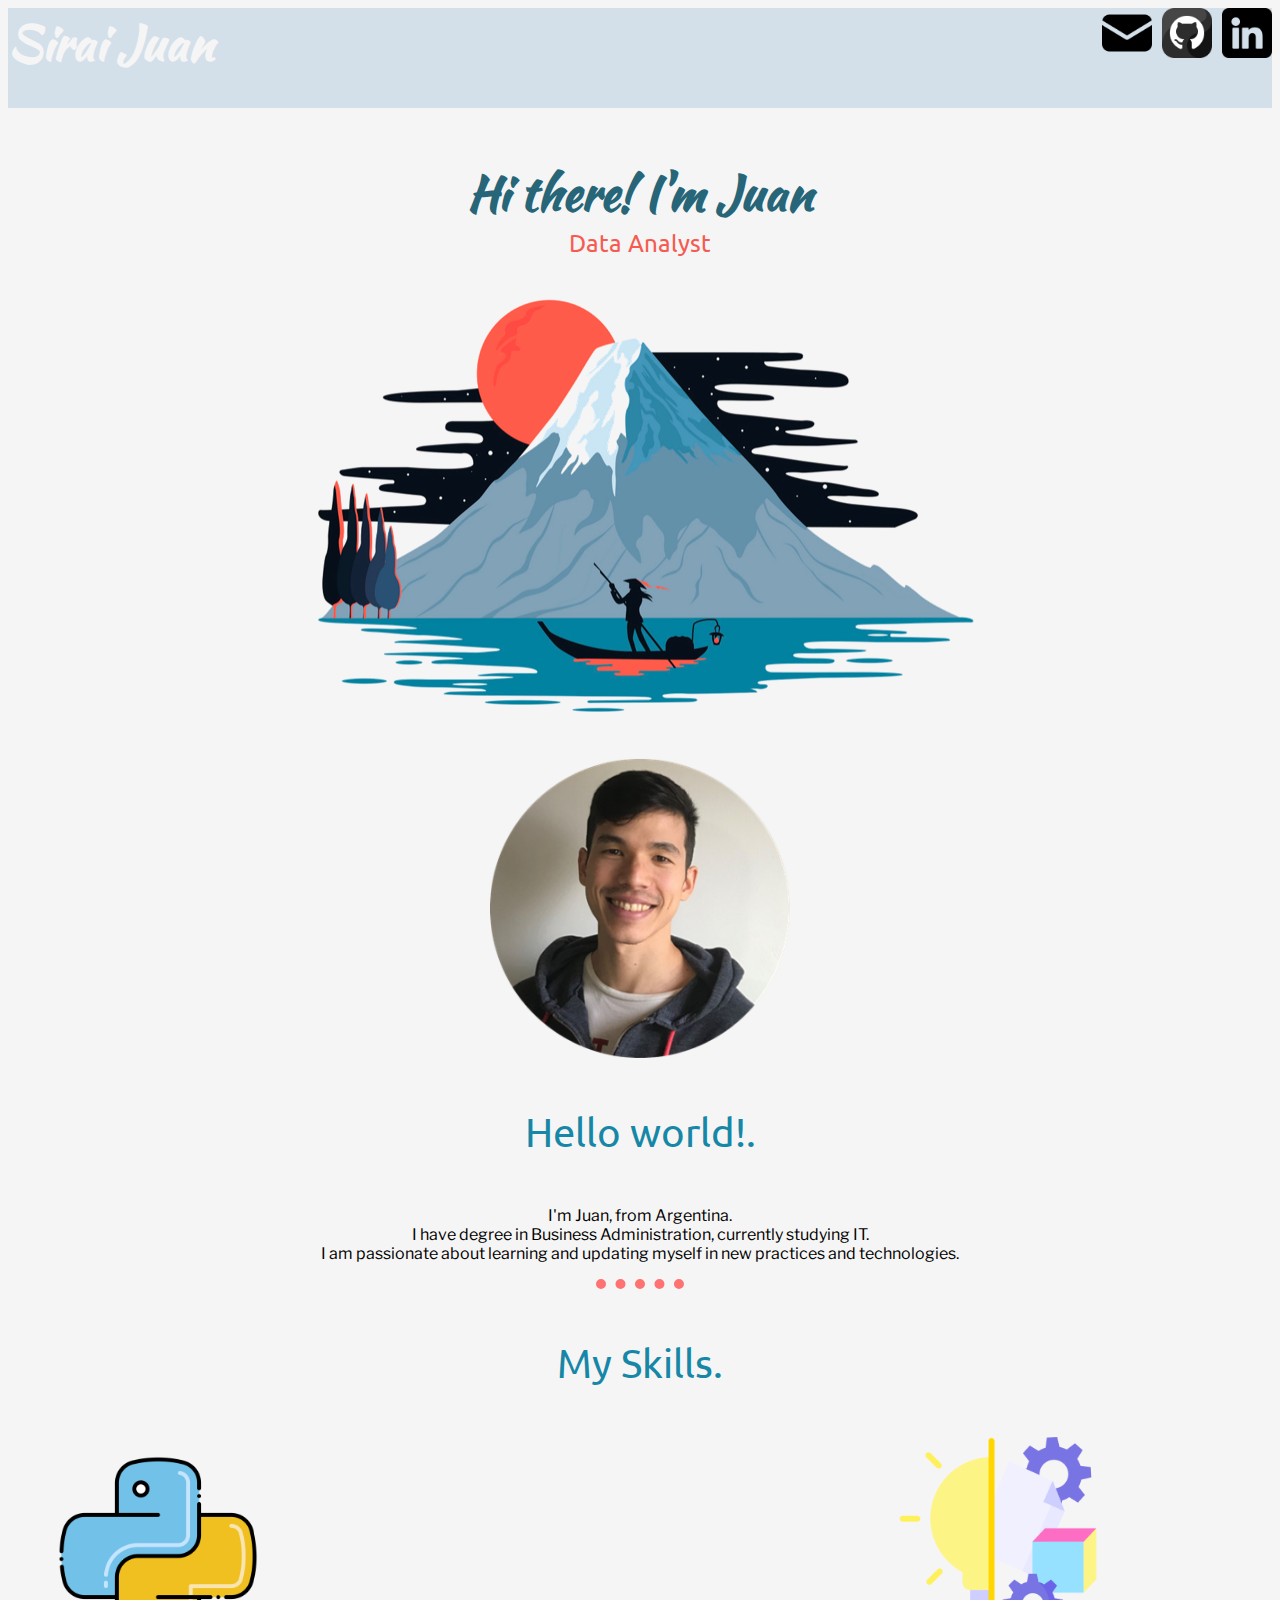
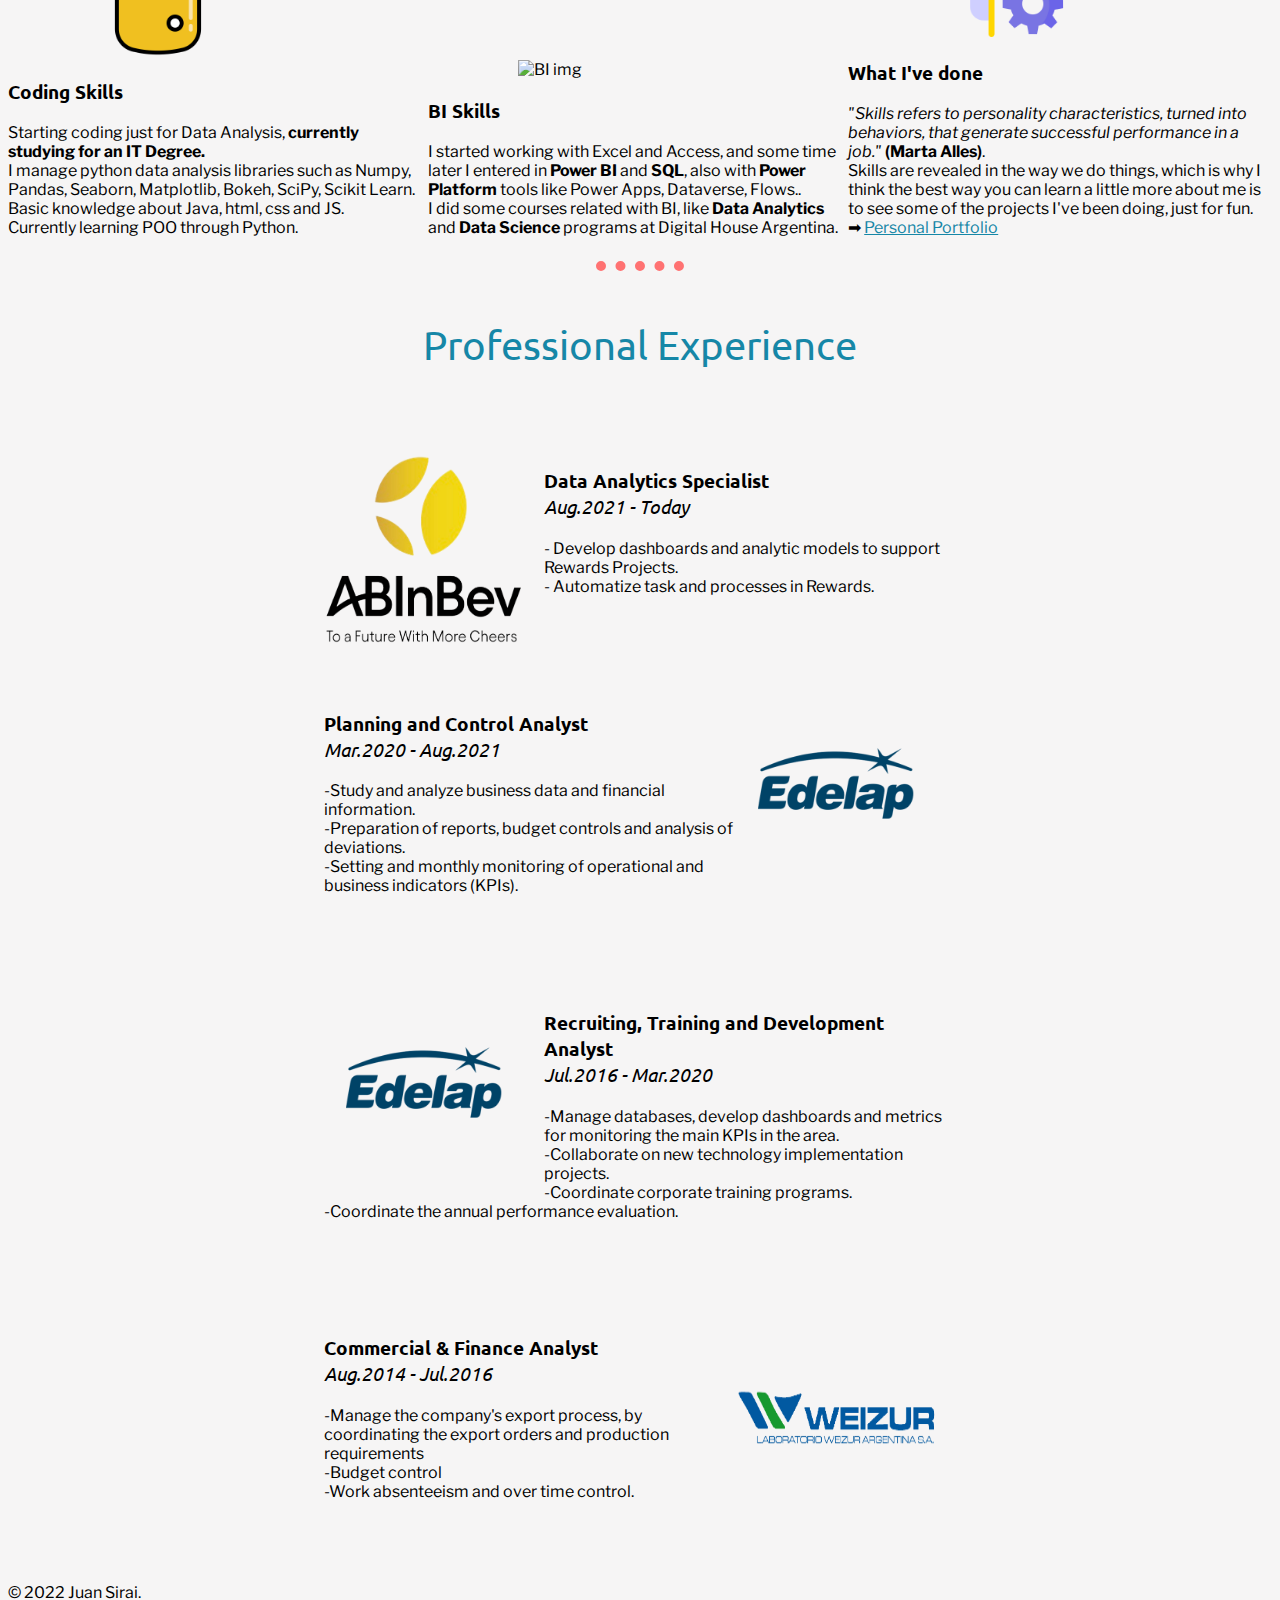
==== index.html @ ca6d5682 "Update index.html" ====
<!DOCTYPE html>
<html lang="en">
<head>
    <meta charset="UTF-8">
    <title>Sirai Juan</title>
    <link rel="icon" href="favicon.ico">
    <link rel="preconnect" href="https://fonts.googleapis.com">
    <link rel="preconnect" href="https://fonts.gstatic.com" crossorigin>
    <link href="https://fonts.googleapis.com/css2?family=Kaushan+Script&family=Libre+Franklin&family=Ubuntu&display=swap" rel="stylesheet">
</head>
<body>
    <link rel="stylesheet" href="/styles.css">
    <div class="header">
        <h1 class="headName">Sirai Juan</h1>
        <a href="https://www.linkedin.com/in/juan-sirai/"><img class="linkedin" src="/linkedin.png"></a>
        <a href="https://github.com/juansirai"><img class="gitHub" src="/github.png" alt="gitHubLogo"></a>
        <a class="btn" href="mailto:juanbsirai664@gmail.com"><img class="mailMe" src="/mail.png" alt="mail"></a>
    </div>
    <div>
        <h1> Hi there! I'm Juan</h1>
        <h2 class="myName"> Data Analyst</h2>
    </div>
    <div>
        <img class=fuji src="/fuji2.png" alt="fuji-img">
    </div>
<div class="middle-container">
  <div class="profile">
    <img src="/perfil-modified.png" alt="profile-pic" class="profile_photo">
    <h2>Hello world!.</h2>
    <p>I'm Juan, from Argentina.<br>I have degree in Business Administration, currently studying IT.<br>I am passionate about learning and
updating myself in new practices and technologies.</p>
  </div>
  <hr>
  <div class="skills">
    <h2>My Skills.</h2>
    <div class="skill-row">
      <img class="python_skills_logo" src="/python.png" alt="python">
      <h3>Coding Skills</h3>
      <p>Starting coding just for Data Analysis, <span class="bold">currently studying for an IT Degree.</span><br>
          I manage python data analysis libraries such as Numpy, Pandas, Seaborn, Matplotlib, Bokeh, SciPy, Scikit Learn.<br>
          Basic knowledge about Java, html, css and JS.<br>
          Currently learning POO through Python.
      </p>
    </div>
    <div class="skill-row">
      <img class="data_skills_logo" src="https://cdn-icons-png.flaticon.com/512/1449/1449422.png" alt="BI img">
      <h3>BI Skills</h3>
      <p>I started working with Excel and Access, and some time later I entered in <span class="bold">Power BI</span> and <span class="bold">SQL</span>, also with <span class="bold">Power Platform</span> tools like Power Apps, Dataverse, Flows..<br>
          I did some courses related with BI, like <span class="bold">Data Analytics</span> and <span class="bold">Data Science</span> programs at Digital House Argentina.
      </p>
    </div>
    <div class="skill-row">
        <img class="portfolio-img" src="/ideas.png" alt="portfolio img">
        <h3>What I've done</h3>
        <p>
            <span class="italic"> "Skills refers to personality characteristics, turned into behaviors, that generate successful performance in a job." </span> <span class="bold">(Marta Alles)</span>.<br>
            Skills are revealed in the way we do things, which is why I think the best way you can learn a little more about me is to see some of the projects I've been doing, just for fun. ➡
            <a class="portfolio_link" href="portfolio.html">Personal Portfolio</a>
        </p>
    </div>
  </div>
  <hr>
  <div class="Experience">
    <h2>Professional Experience</h2>
    <div class="ExperienceRow">
        <img class="ab-inbev-img" src="/ab-inbev.png" alt="AbInbev img">
        <h3>Data Analytics Specialist<br><span class="italic">Aug.2021 - Today</span> </h3>
        <p>- Develop dashboards and analytic models to support Rewards Projects. <br>
            - Automatize task and processes in Rewards.
        </p>
    </div>
    <div class="ExperienceRow">
        <img class="edelap1" src="/edelap.png" alt="edelap img">
        <h3>Planning and Control Analyst<br><span class="italic">Mar.2020 - Aug.2021</span> </h3>
        <p>-Study and analyze business data and financial information.<br>
            -Preparation of reports, budget controls and analysis of deviations.<br>
            -Setting and monthly monitoring of operational and business indicators (KPIs).
        </p>
    </div>
    <div class="ExperienceRow">
        <img class="edelap2" src="/edelap.png" alt="edelap img">
        <h3>Recruiting, Training and Development Analyst<br><span class="italic">Jul.2016 - Mar.2020</span> </h3>
        <p>-Manage databases, develop dashboards and metrics for monitoring the main KPIs in the area.<br>
            -Collaborate on new technology implementation projects.<br>
            -Coordinate corporate training programs.<br>
            -Coordinate the annual performance evaluation.
        </p>
    </div>
    <div class="ExperienceRow">
        <img class="weizur" src="weizur.png" alt="weizur img">
        <h3>Commercial & Finance Analyst<br><span class="italic">Aug.2014 - Jul.2016</span> </h3>
        <p>-Manage the company's export process, by coordinating the export orders and production requirements<br>
            -Budget control<br>
            -Work absenteeism and over time control.
        </p>
    </div>
  </div>
</div>


<div class="bottom-container">
  <p>© 2022 Juan Sirai.</p>
</div>

</body>
</html>
---- styles.css ----
body{
    background-color:#F6F5F5;
    margin:1;
    font-family: 'Libre Franklin', sans-serif;
}

.header{
    background-color:#D3E0EA;
    height:100px;
    position:sticky;
    top:0;
}

.myName{
    color:#f55c51;
    display:block;
    text-align:center;
    font-family:'Ubuntu', sans-serif;
    font-size:1.5rem;
    margin:0 auto auto auto;
}

.fuji{
    display: block;
    margin-left: auto;
    margin-right: auto;
}

.skill-row{
    display:inline-block;
    width:33%;
}

h1{
    color:#276678;
    font-family:'Kaushan Script', cursive;
    font-size:300%;
    margin:50px auto 0 auto;
    text-align:center;
}

h2{
    font-family: 'Ubuntu', sans-serif;
    text-align:center;
    font-size:2.5rem;
    font-weight:normal;
    color:#1687A7;
    margin:50px auto 50px auto;
}

h3{
    font-family: 'Ubuntu', sans-serif;
}

.headName{
    text-align:left;
    display:inline;
    position:absolute;
    margin:0 auto auto auto;
    color:#F6F5F5;
}


.profile_photo{
    display: block;
    margin-left: auto;
    margin-right: auto;
    height:300px;
    width:300px;
}

.profile{
    text-align:center;
}

.python_skills_logo{
    display:inline;
    height:200px;
    width:200px;
    margin:auto auto auto 50px;
}

.data_skills_logo{
    display:inline;
    height:200px;
    width:200px;
    margin:auto auto auto 90px;
}

.portfolio-img{
    display:inline;
    height:200px;
    width:200px;
    margin:auto auto auto 50px;
}

a{
    text-decoration-color:#1687A7;
    color:#1687A7;
}

hr{
    border-style: dotted;
    border-width:10px 0 0 0;
    width:7%;
    border-color:#FF7272;
}

.italic{
    font-style: italic;
    font-weight: normal;
}

.bold{
    font-weight: bold;
}

.linkedin{
    height:50px;
    width:50px;
    display:inline;
    position:absolute;
    right:0;
}

.gitHub{
    height:50px;
    width:50px;
    display:inline;
    position:absolute;
    right:60px;
}

.mailMe{
    height:50px;
    width:50px;
    display:inline;
    position:absolute;
    right:120px;
}

.ExperienceRow{
    width:50%;
    margin:auto;
    text-align:left;
    padding-bottom:50px;
    padding-top:30px;
}

.ab-inbev-img{
    display:inline;
    float:left;
    height:200px;
    width:200px;
    margin-right:20px;
}

.edelap1{
    display:inline;
    float:right;
    height:200px;
    width:200px;
    margin-right:20px;
}

.edelap2{
    display:inline;
    float:left;
    height:200px;
    width:200px;
    margin-right:20px;
}

.weizur{
    display:inline;
    float:right;
    height:200px;
    width:200px;
    margin-right:20px;
}
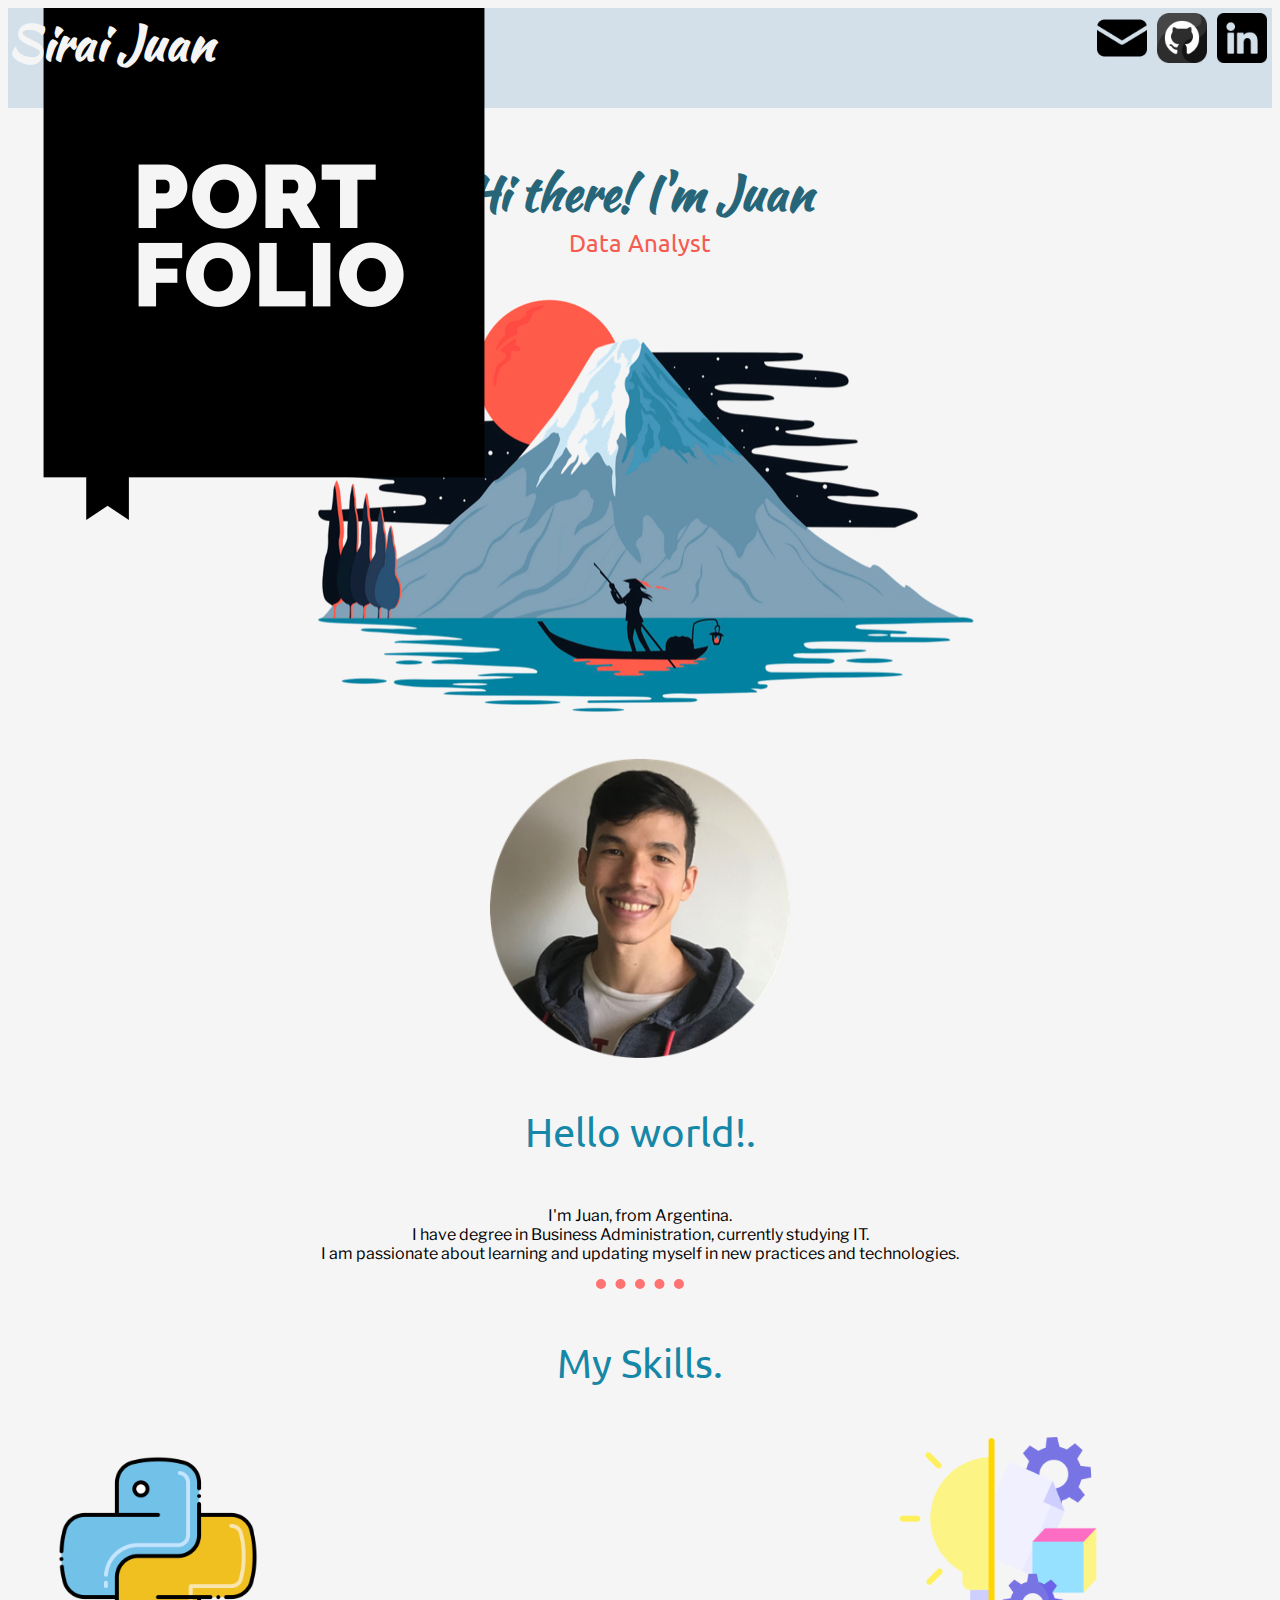
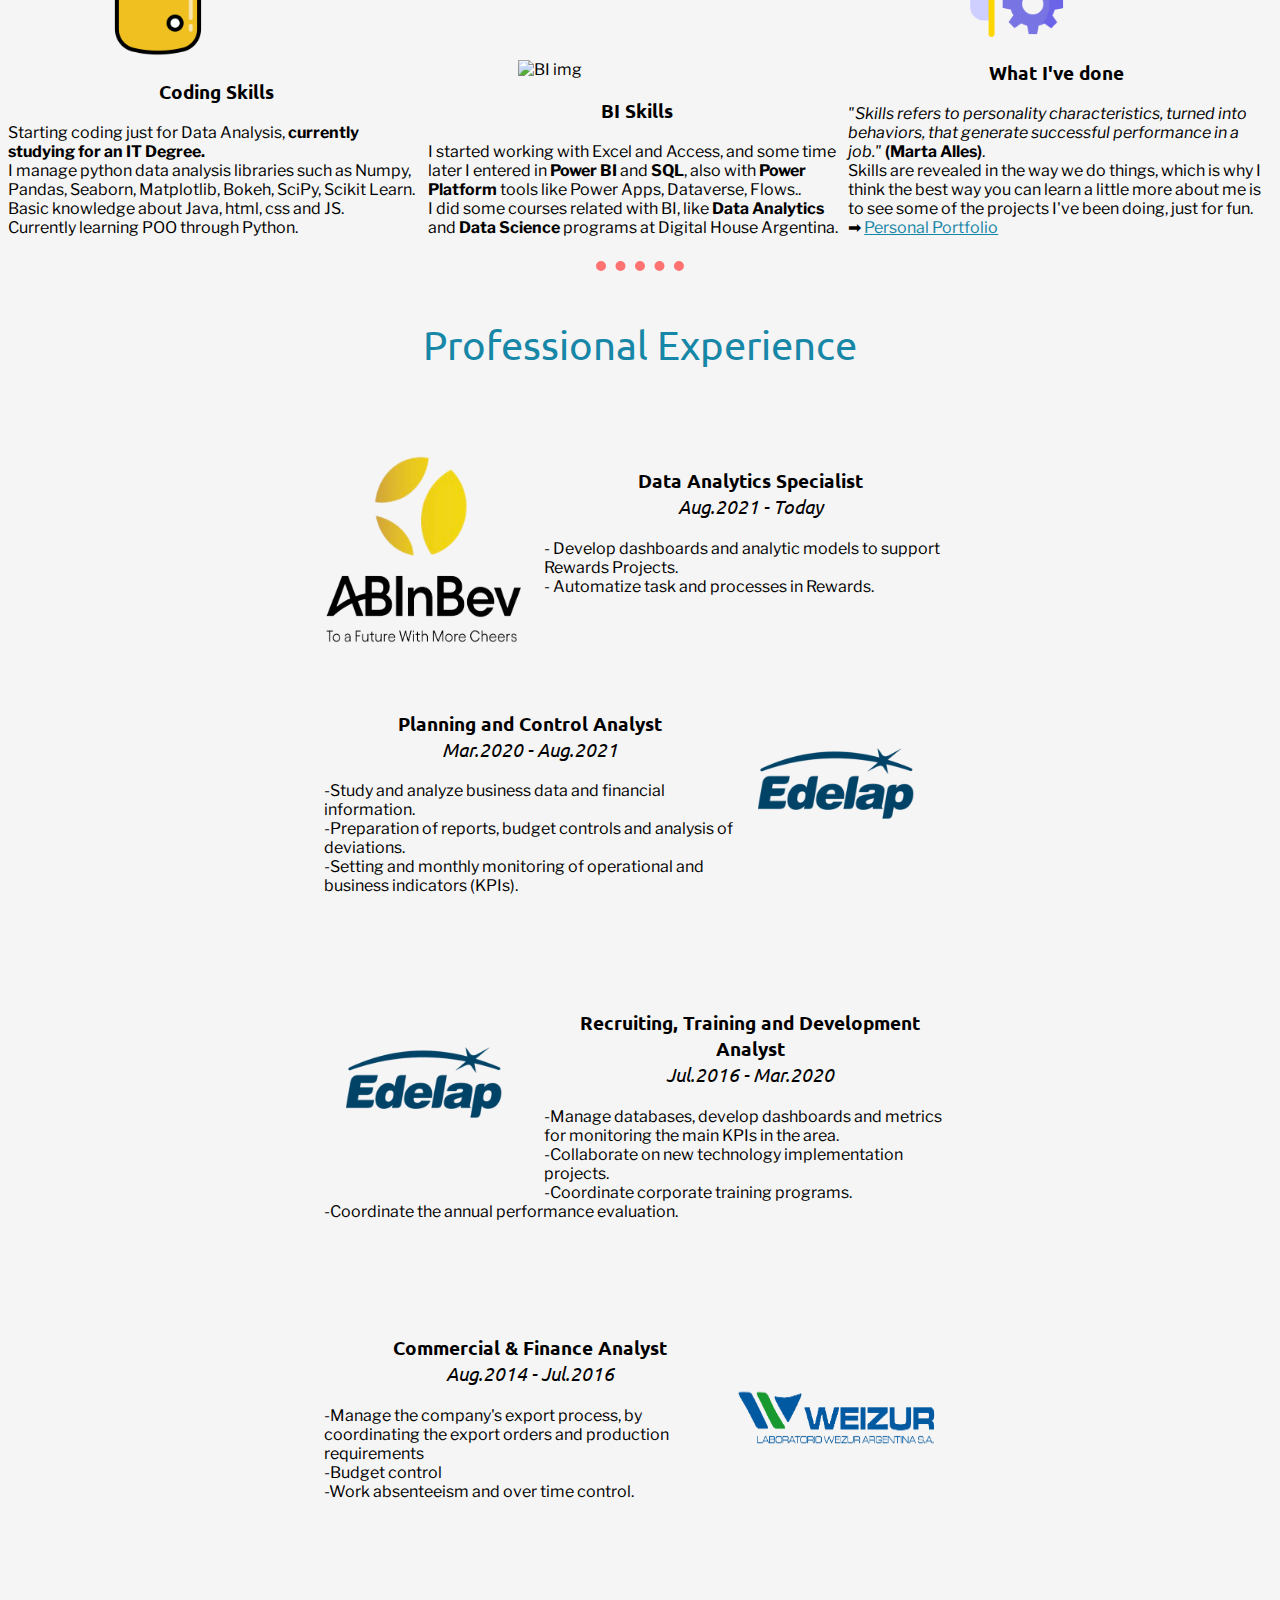
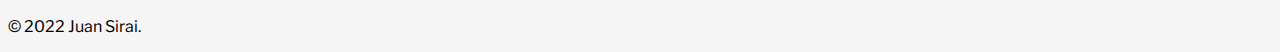
==== commit 1c72c374: "Update index.html" ====
--- a/index.html
+++ b/index.html
@@ -3,29 +3,30 @@
 <head>
     <meta charset="UTF-8">
     <title>Sirai Juan</title>
-    <link rel="icon" href="favicon.ico">
+    <link rel="icon" href="/favicon.ico">
     <link rel="preconnect" href="https://fonts.googleapis.com">
     <link rel="preconnect" href="https://fonts.gstatic.com" crossorigin>
     <link href="https://fonts.googleapis.com/css2?family=Kaushan+Script&family=Libre+Franklin&family=Ubuntu&display=swap" rel="stylesheet">
 </head>
 <body>
-    <link rel="stylesheet" href="/styles.css">
+    <link rel="stylesheet" href="styles.css">
     <div class="header">
         <h1 class="headName">Sirai Juan</h1>
-        <a href="https://www.linkedin.com/in/juan-sirai/"><img class="linkedin" src="/linkedin.png"></a>
-        <a href="https://github.com/juansirai"><img class="gitHub" src="/github.png" alt="gitHubLogo"></a>
-        <a class="btn" href="mailto:juanbsirai664@gmail.com"><img class="mailMe" src="/mail.png" alt="mail"></a>
+        <a href="https://www.linkedin.com/in/juan-sirai/"><img class="linkedin" src="linkedin.png" alt="linkedinLogo"></a>
+        <a href="https://github.com/juansirai"><img class="gitHub" src="github.png" alt="gitHubLogo"></a>
+        <a class="btn2" href="mailto:juanbsirai664@gmail.com"><img class="mailMe" src="mail.png" alt="mail"></a>
+        <a href="portfolio.html"><img class="portfolioIcon" src="portfolio.png" alt="portfolio"></a>
     </div>
     <div>
         <h1> Hi there! I'm Juan</h1>
         <h2 class="myName"> Data Analyst</h2>
     </div>
     <div>
-        <img class=fuji src="/fuji2.png" alt="fuji-img">
+        <img class=fuji src="fuji2.png" alt="fuji-img">
     </div>
 <div class="middle-container">
   <div class="profile">
-    <img src="/perfil-modified.png" alt="profile-pic" class="profile_photo">
+    <img src="perfil-modified.png" alt="profile-pic" class="profile_photo">
     <h2>Hello world!.</h2>
     <p>I'm Juan, from Argentina.<br>I have degree in Business Administration, currently studying IT.<br>I am passionate about learning and
 updating myself in new practices and technologies.</p>
@@ -34,7 +35,7 @@
   <div class="skills">
     <h2>My Skills.</h2>
     <div class="skill-row">
-      <img class="python_skills_logo" src="/python.png" alt="python">
+      <img class="python_skills_logo" src="python.png" alt="python">
       <h3>Coding Skills</h3>
       <p>Starting coding just for Data Analysis, <span class="bold">currently studying for an IT Degree.</span><br>
           I manage python data analysis libraries such as Numpy, Pandas, Seaborn, Matplotlib, Bokeh, SciPy, Scikit Learn.<br>
@@ -50,7 +51,7 @@
       </p>
     </div>
     <div class="skill-row">
-        <img class="portfolio-img" src="/ideas.png" alt="portfolio img">
+        <img class="portfolio-img" src="ideas.png" alt="portfolio img">
         <h3>What I've done</h3>
         <p>
             <span class="italic"> "Skills refers to personality characteristics, turned into behaviors, that generate successful performance in a job." </span> <span class="bold">(Marta Alles)</span>.<br>
@@ -63,14 +64,14 @@
   <div class="Experience">
     <h2>Professional Experience</h2>
     <div class="ExperienceRow">
-        <img class="ab-inbev-img" src="/ab-inbev.png" alt="AbInbev img">
+        <img class="ab-inbev-img" src="ab-inbev.png" alt="AbInbev img">
         <h3>Data Analytics Specialist<br><span class="italic">Aug.2021 - Today</span> </h3>
         <p>- Develop dashboards and analytic models to support Rewards Projects. <br>
             - Automatize task and processes in Rewards.
         </p>
     </div>
     <div class="ExperienceRow">
-        <img class="edelap1" src="/edelap.png" alt="edelap img">
+        <img class="edelap1" src="edelap.png" alt="edelap img">
         <h3>Planning and Control Analyst<br><span class="italic">Mar.2020 - Aug.2021</span> </h3>
         <p>-Study and analyze business data and financial information.<br>
             -Preparation of reports, budget controls and analysis of deviations.<br>
@@ -78,7 +79,7 @@
         </p>
     </div>
     <div class="ExperienceRow">
-        <img class="edelap2" src="/edelap.png" alt="edelap img">
+        <img class="edelap2" src="edelap.png" alt="edelap img">
         <h3>Recruiting, Training and Development Analyst<br><span class="italic">Jul.2016 - Mar.2020</span> </h3>
         <p>-Manage databases, develop dashboards and metrics for monitoring the main KPIs in the area.<br>
             -Collaborate on new technology implementation projects.<br>
--- a/styles.css
+++ b/styles.css
@@ -50,6 +50,7 @@
 
 h3{
     font-family: 'Ubuntu', sans-serif;
+    text-align:center;
 }
 
 .headName{
@@ -120,7 +121,8 @@
     width:50px;
     display:inline;
     position:absolute;
-    right:0;
+    right:5px;
+    top:5px;
 }
 
 .gitHub{
@@ -128,7 +130,8 @@
     width:50px;
     display:inline;
     position:absolute;
-    right:60px;
+    right:65px;
+    top:5px;
 }
 
 .mailMe{
@@ -136,7 +139,8 @@
     width:50px;
     display:inline;
     position:absolute;
-    right:120px;
+    right:125px;
+    top:5px;
 }
 
 .ExperienceRow{
@@ -177,4 +181,101 @@
     height:200px;
     width:200px;
     margin-right:20px;
-}+}
+
+.back_arrow{
+    height:50px;
+    width:50px;
+    display:inline;
+    position:absolute;
+    right:5px;
+    top:5px;
+}
+
+.bottom-container{
+    margin:50px auto auto auto;
+}
+
+/*
+    PORTFOLIO CONFIG
+*/
+
+.projectsRow{
+    width:80%;
+    margin:auto;
+    text-align:left;
+    padding-bottom:50px;
+    padding-top:50px;
+}
+
+
+.londonIMG{
+    display:inline;
+    float:left;
+    height:400px;
+    width:400px;
+    margin:30px auto auto auto;
+    padding-right:10px;
+    padding-left:10px;
+}
+
+.attritionIMG{
+    display:inline;
+    float:right;
+    height:400px;
+    width:400px;
+    margin:30px auto auto auto;
+    padding-right:10px;
+    padding-left:10px;
+}
+
+.titanicIMG{
+    display:inline;
+    float:left;
+    height:400px;
+    width:400px;
+    margin:30px auto auto auto;
+    padding-right:10px;
+    padding-left:10px;
+}
+
+.deliveryIMG{
+    display:inline;
+    float:right;
+    height:400px;
+    width:400px;
+    margin:30px auto auto auto;
+    padding-right:10px;
+    padding-left:10px;
+
+}
+
+.projectTitle{
+    padding-top:40px;
+}
+
+.projectDescription{
+    padding-left:10px;
+    padding-right:10px;
+}
+
+/*
+BUTTON STYLE
+*/
+
+.btn {
+  -webkit-border-radius: 28;
+  -moz-border-radius: 28;
+  border-radius: 28px;
+  font-family: Arial;
+  color: #fafafa;
+  font-size: 20px;
+  background: #4c9bcf;
+  padding: 10px 20px 10px 20px;
+  text-decoration: none;
+}
+
+.btn:hover {
+  background: #e62b6a;
+  text-decoration: none;
+}
